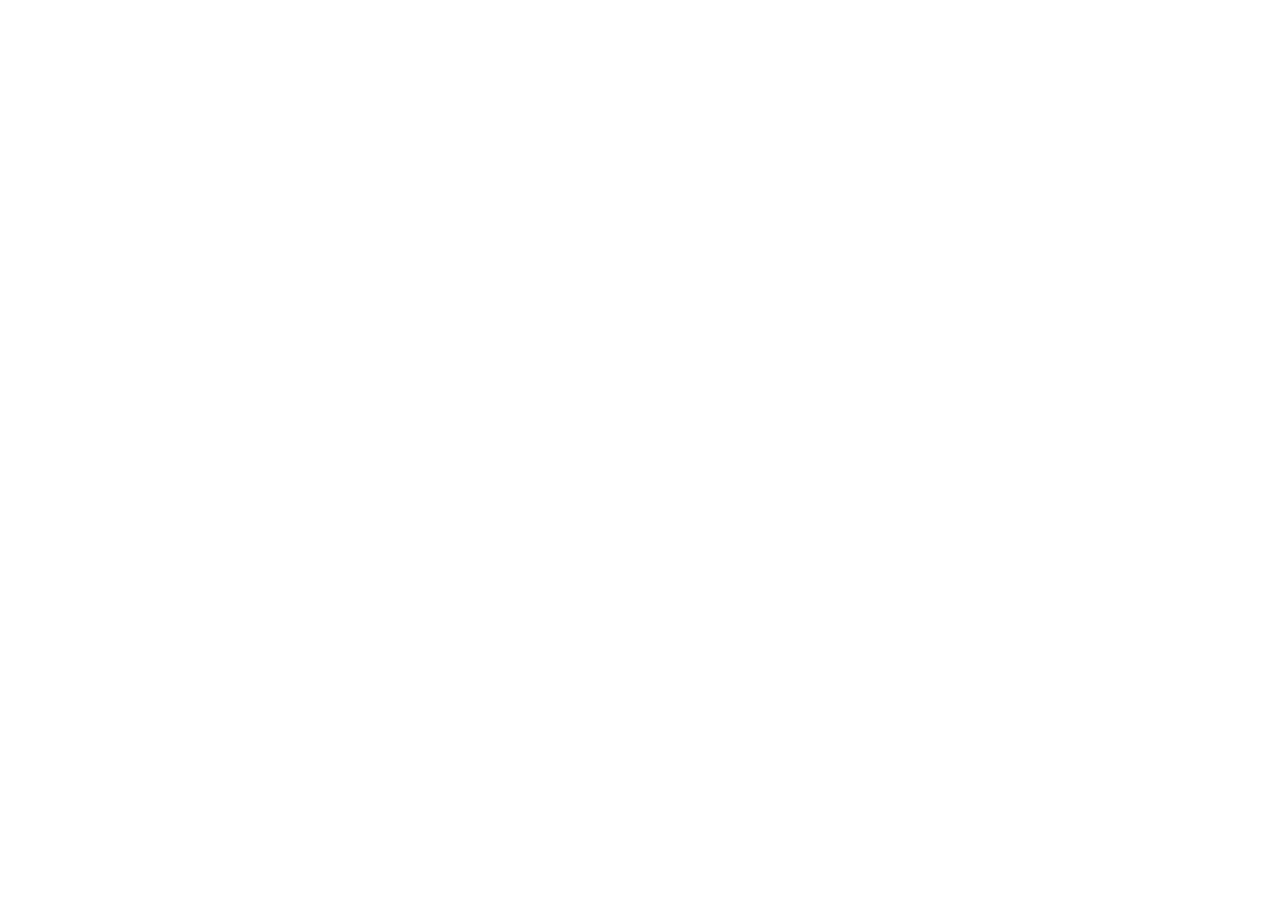
==== about.html @ ecda4d8c "Init : création du dépôt, arborescence des fichiers et structure HTML de base" ====
<!DOCTYPE html>
<html lang="fr">

<head>
    <meta charset="UTF-8">
    <meta name="viewport" content="width=device-width, initial-scale=1.0">

    <title>À propos</title>

    <!-- Bootstrap CSS -->
    <link href="https://cdn.jsdelivr.net/npm/bootstrap@5.3.3/dist/css/bootstrap.min.css" rel="stylesheet">

    <!-- Mon CSS -->
    <link rel="stylesheet" href="css/style.css">
</head>

<body>

<header>

</header>

<main>

</main>

<footer>

</footer>

<!-- Bootstrap JS -->
<script src="https://cdn.jsdelivr.net/npm/bootstrap@5.3.3/dist/js/bootstrap.bundle.min.js"></script>

<!-- Mon JavaScript -->
<script src="js/main.js"></script>

</body>

</html>
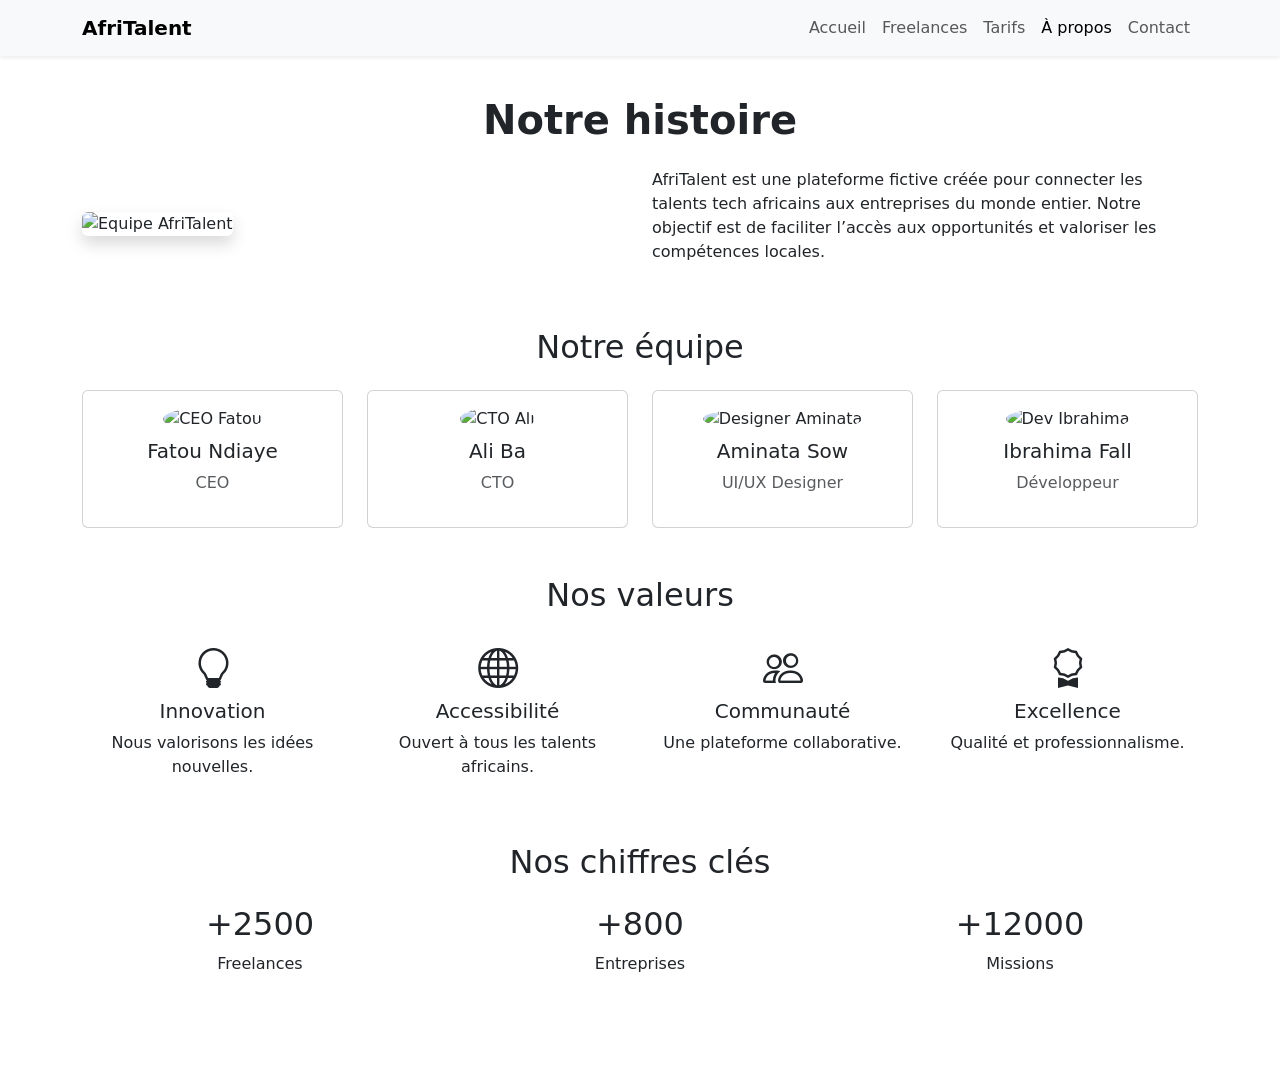
==== commit 07e16caa: "HTML : structure complète des 5 pages avec sections et contenu texte" ====
--- a/about.html
+++ b/about.html
@@ -4,36 +4,197 @@
 <head>
     <meta charset="UTF-8">
     <meta name="viewport" content="width=device-width, initial-scale=1.0">
-
-    <title>À propos</title>
-
-    <!-- Bootstrap CSS -->
+    <title>À propos - AfriTalent</title>
+
+    <!-- Bootstrap -->
     <link href="https://cdn.jsdelivr.net/npm/bootstrap@5.3.3/dist/css/bootstrap.min.css" rel="stylesheet">
 
-    <!-- Mon CSS -->
+    <!-- Bootstrap Icons -->
+    <link rel="stylesheet" href="https://cdn.jsdelivr.net/npm/bootstrap-icons@1.11.3/font/bootstrap-icons.min.css">
+
+    <!-- CSS -->
     <link rel="stylesheet" href="css/style.css">
 </head>
 
 <body>
 
+<!-- NAVBAR -->
 <header>
-
+    <nav class="navbar navbar-expand-lg navbar-light bg-light fixed-top shadow-sm">
+        <div class="container">
+
+            <a class="navbar-brand fw-bold" href="index.html">AfriTalent</a>
+
+            <button class="navbar-toggler" type="button" data-bs-toggle="collapse" data-bs-target="#nav">
+                <span class="navbar-toggler-icon"></span>
+            </button>
+
+            <div class="collapse navbar-collapse" id="nav">
+
+                <ul class="navbar-nav ms-auto">
+                    <li class="nav-item"><a class="nav-link" href="index.html">Accueil</a></li>
+                    <li class="nav-item"><a class="nav-link" href="freelances.html">Freelances</a></li>
+                    <li class="nav-item"><a class="nav-link" href="tarifs.html">Tarifs</a></li>
+                    <li class="nav-item"><a class="nav-link active" href="about.html">À propos</a></li>
+                    <li class="nav-item"><a class="nav-link" href="contact.html">Contact</a></li>
+                </ul>
+
+            </div>
+        </div>
+    </nav>
 </header>
 
-<main>
+<main class="container py-5 mt-5">
+
+    <!-- HISTOIRE -->
+    <section class="mb-5">
+        <h1 class="fw-bold text-center">Notre histoire</h1>
+
+        <div class="row align-items-center mt-4">
+
+            <div class="col-md-6">
+                <img src="https://via.placeholder.com/500x300"
+                     alt="Equipe AfriTalent"
+                     class="img-fluid rounded shadow">
+            </div>
+
+            <div class="col-md-6">
+                <p>
+                    AfriTalent est une plateforme fictive créée pour connecter les talents tech africains aux entreprises du monde entier.
+                    Notre objectif est de faciliter l’accès aux opportunités et valoriser les compétences locales.
+                </p>
+            </div>
+
+        </div>
+    </section>
+
+    <!-- ÉQUIPE -->
+    <section class="mb-5">
+
+        <h2 class="text-center mb-4">Notre équipe</h2>
+
+        <div class="row g-4 text-center">
+
+            <div class="col-md-3">
+                <div class="card p-3 h-100">
+
+                    <img src="https://via.placeholder.com/120"
+                         alt="CEO Fatou"
+                         class="rounded-circle mx-auto mb-2">
+
+                    <h5>Fatou Ndiaye</h5>
+                    <p class="text-muted">CEO</p>
+
+                </div>
+            </div>
+
+            <div class="col-md-3">
+                <div class="card p-3 h-100">
+
+                    <img src="https://via.placeholder.com/120"
+                         alt="CTO Ali"
+                         class="rounded-circle mx-auto mb-2">
+
+                    <h5>Ali Ba</h5>
+                    <p class="text-muted">CTO</p>
+
+                </div>
+            </div>
+
+            <div class="col-md-3">
+                <div class="card p-3 h-100">
+
+                    <img src="https://via.placeholder.com/120"
+                         alt="Designer Aminata"
+                         class="rounded-circle mx-auto mb-2">
+
+                    <h5>Aminata Sow</h5>
+                    <p class="text-muted">UI/UX Designer</p>
+
+                </div>
+            </div>
+
+            <div class="col-md-3">
+                <div class="card p-3 h-100">
+
+                    <img src="https://via.placeholder.com/120"
+                         alt="Dev Ibrahima"
+                         class="rounded-circle mx-auto mb-2">
+
+                    <h5>Ibrahima Fall</h5>
+                    <p class="text-muted">Développeur</p>
+
+                </div>
+            </div>
+
+        </div>
+
+    </section>
+
+    <!-- VALEURS -->
+    <section class="mb-5">
+
+        <h2 class="text-center mb-4">Nos valeurs</h2>
+
+        <div class="row g-4 text-center">
+
+            <div class="col-md-3">
+                <i class="bi bi-lightbulb fs-1"></i>
+                <h5>Innovation</h5>
+                <p>Nous valorisons les idées nouvelles.</p>
+            </div>
+
+            <div class="col-md-3">
+                <i class="bi bi-globe fs-1"></i>
+                <h5>Accessibilité</h5>
+                <p>Ouvert à tous les talents africains.</p>
+            </div>
+
+            <div class="col-md-3">
+                <i class="bi bi-people fs-1"></i>
+                <h5>Communauté</h5>
+                <p>Une plateforme collaborative.</p>
+            </div>
+
+            <div class="col-md-3">
+                <i class="bi bi-award fs-1"></i>
+                <h5>Excellence</h5>
+                <p>Qualité et professionnalisme.</p>
+            </div>
+
+        </div>
+
+    </section>
+
+    <!-- CHIFFRES -->
+    <section class="mb-5">
+
+        <h2 class="text-center mb-4">Nos chiffres clés</h2>
+
+        <div class="row text-center">
+
+            <div class="col-md-4">
+                <h2>+2500</h2>
+                <p>Freelances</p>
+            </div>
+
+            <div class="col-md-4">
+                <h2>+800</h2>
+                <p>Entreprises</p>
+            </div>
+
+            <div class="col-md-4">
+                <h2>+12000</h2>
+                <p>Missions</p>
+            </div>
+
+        </div>
+
+    </section>
 
 </main>
 
-<footer>
-
-</footer>
-
-<!-- Bootstrap JS -->
 <script src="https://cdn.jsdelivr.net/npm/bootstrap@5.3.3/dist/js/bootstrap.bundle.min.js"></script>
 
-<!-- Mon JavaScript -->
-<script src="js/main.js"></script>
-
 </body>
-
 </html>
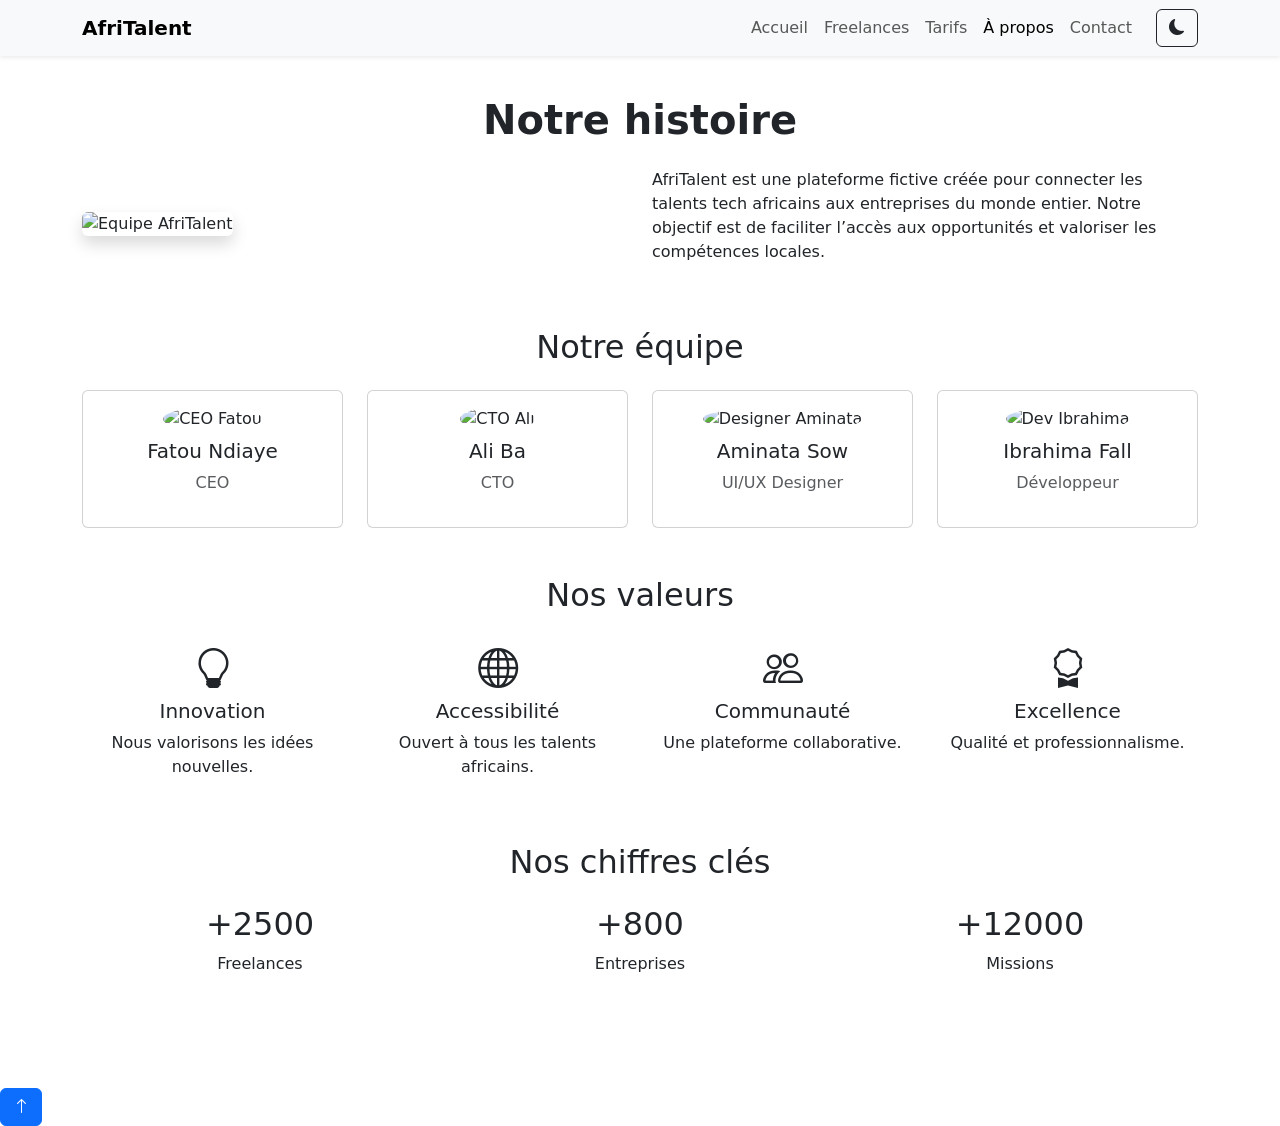
==== commit 3c4c5b29: "JS : dark mode avec localStorage, navbar dynamique au scroll" ====
--- a/about.html
+++ b/about.html
@@ -38,7 +38,9 @@
                     <li class="nav-item"><a class="nav-link active" href="about.html">À propos</a></li>
                     <li class="nav-item"><a class="nav-link" href="contact.html">Contact</a></li>
                 </ul>
-
+<button id="darkModeBtn" class="btn btn-outline-dark ms-3" aria-label="Changer de thème">
+    <i class="bi bi-moon-fill"></i>
+</button>
             </div>
         </div>
     </nav>
@@ -195,6 +197,11 @@
 </main>
 
 <script src="https://cdn.jsdelivr.net/npm/bootstrap@5.3.3/dist/js/bootstrap.bundle.min.js"></script>
-
+<button id="topBtn" class="btn btn-primary">
+    <i class="bi bi-arrow-up"></i>
+</button>
+
+<script src="https://cdn.jsdelivr.net/npm/bootstrap@5.3.3/dist/js/bootstrap.bundle.min.js"></script>
+<script src="js/main.js"></script>
 </body>
 </html>
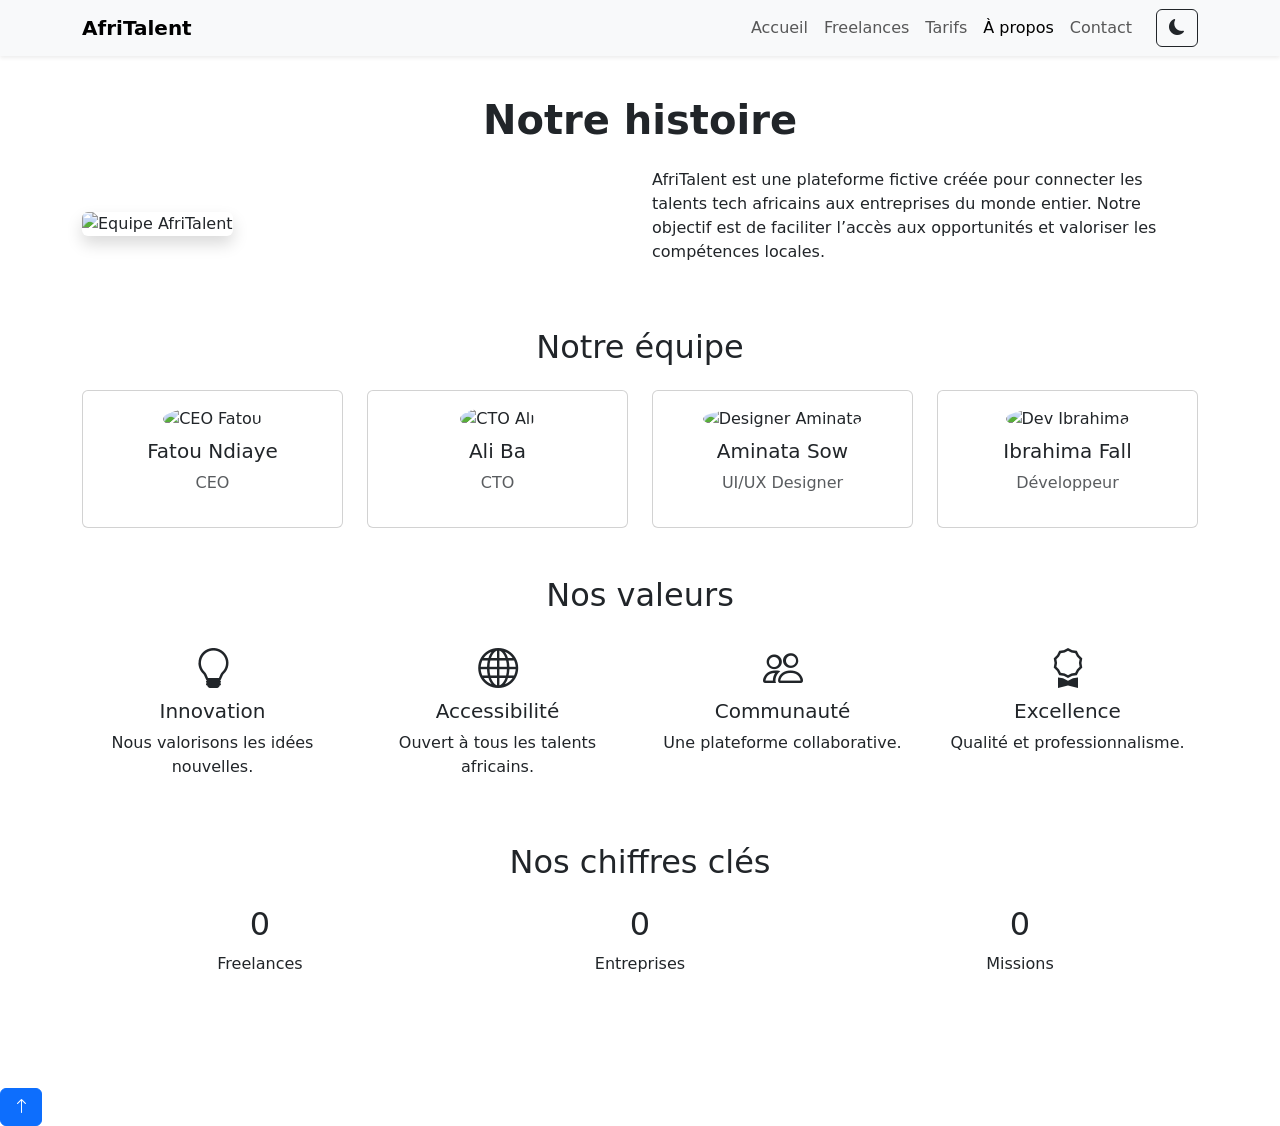
==== commit e767c37b: "JS : compteurs animés au scroll et animations fade-in des sections" ====
--- a/about.html
+++ b/about.html
@@ -169,24 +169,24 @@
     </section>
 
     <!-- CHIFFRES -->
-    <section class="mb-5">
+    <section class="mb-5 fade-section">
 
         <h2 class="text-center mb-4">Nos chiffres clés</h2>
 
         <div class="row text-center">
 
             <div class="col-md-4">
-                <h2>+2500</h2>
+                <h2 class="counter" data-target="2500">0</h2>
                 <p>Freelances</p>
             </div>
 
             <div class="col-md-4">
-                <h2>+800</h2>
+                <h2 class="counter" data-target="800">0</h2>
                 <p>Entreprises</p>
             </div>
 
             <div class="col-md-4">
-                <h2>+12000</h2>
+                <h2 class="counter" data-target="12000">0</h2>
                 <p>Missions</p>
             </div>
 
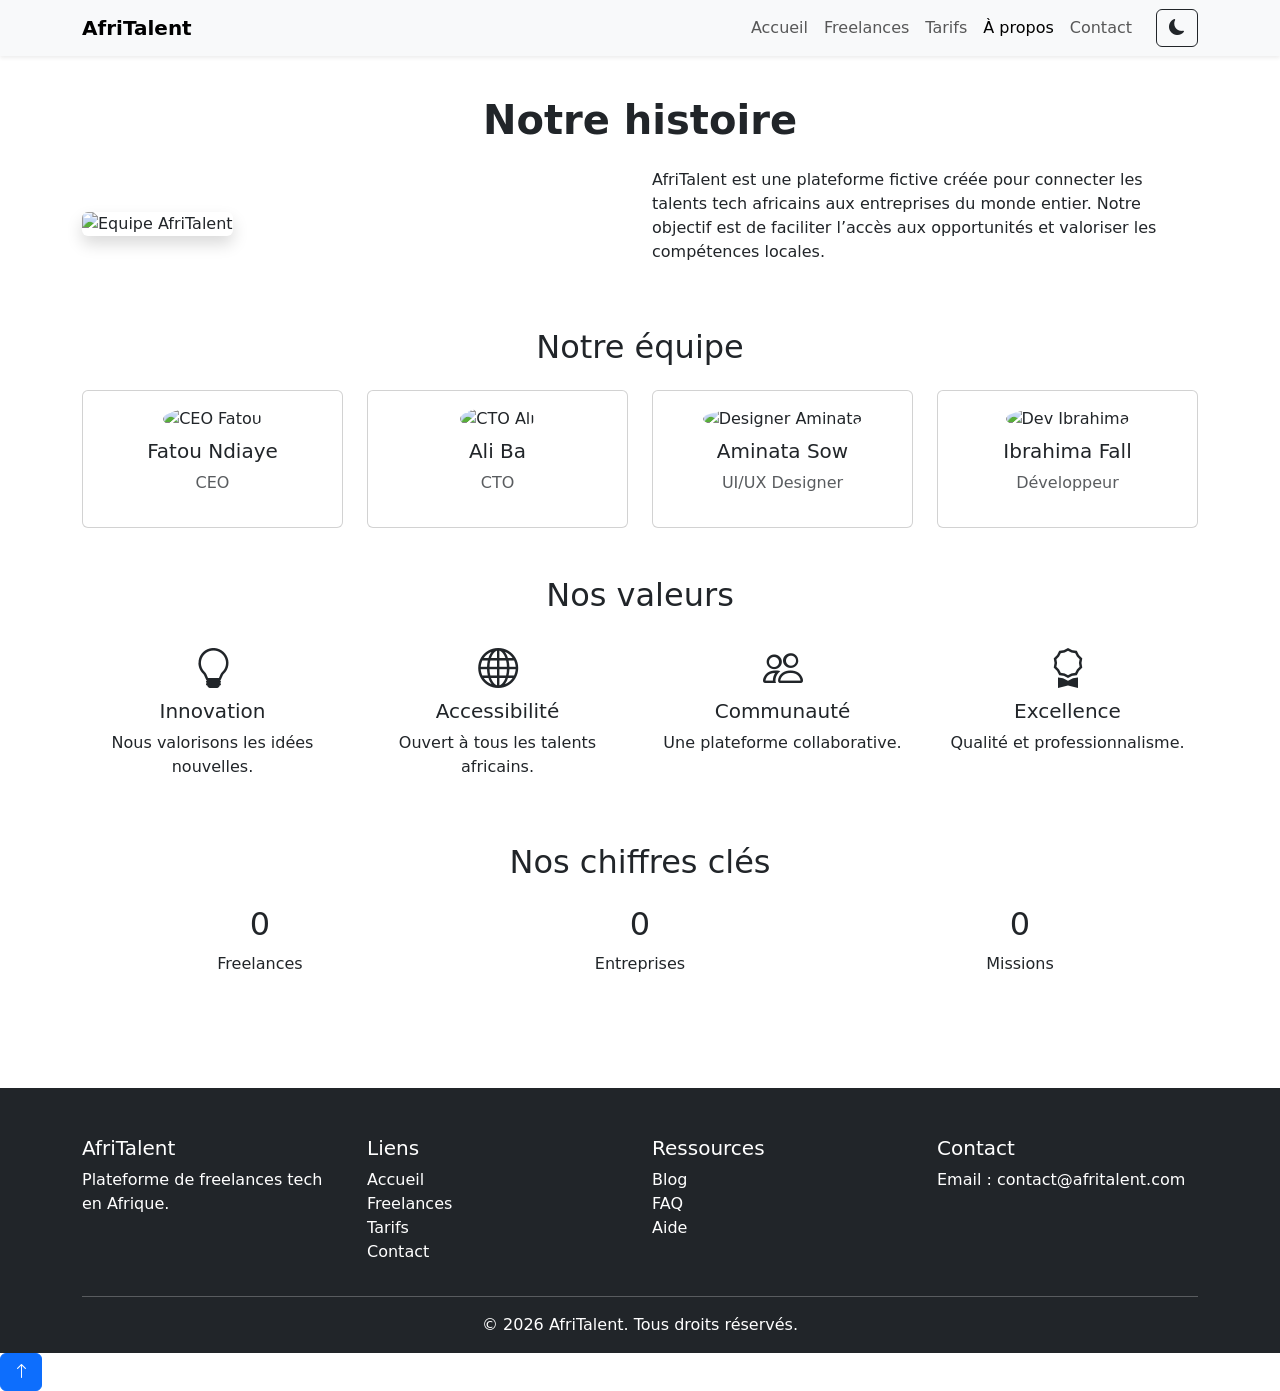
==== commit 1aab5058: "Commit 8 : filtrage freelances + validation formulaire contact" ====
--- a/about.html
+++ b/about.html
@@ -196,7 +196,50 @@
 
 </main>
 
+<!-- FOOTER -->
+<footer class="bg-dark text-white pt-5 pb-3">
+
+    <div class="container">
+        <div class="row">
+
+            <div class="col-md-3">
+                <h5>AfriTalent</h5>
+                <p>Plateforme de freelances tech en Afrique.</p>
+            </div>
+
+            <div class="col-md-3">
+                <h5>Liens</h5>
+                <p>Accueil<br>Freelances<br>Tarifs<br>Contact</p>
+            </div>
+
+            <div class="col-md-3">
+                <h5>Ressources</h5>
+                <p>Blog<br>FAQ<br>Aide</p>
+            </div>
+
+            <div class="col-md-3">
+                <h5>Contact</h5>
+                <p>Email : contact@afritalent.com</p>
+            </div>
+
+        </div>
+
+        <hr>
+
+        <p class="text-center mb-0">
+            © <span id="year"></span> AfriTalent. Tous droits réservés.
+        </p>
+
+    </div>
+
+</footer>
+
+<script>
+    document.getElementById("year").textContent = new Date().getFullYear();
+</script>
+
 <script src="https://cdn.jsdelivr.net/npm/bootstrap@5.3.3/dist/js/bootstrap.bundle.min.js"></script>
+<script src="js/main.js"></script>
 <button id="topBtn" class="btn btn-primary">
     <i class="bi bi-arrow-up"></i>
 </button>
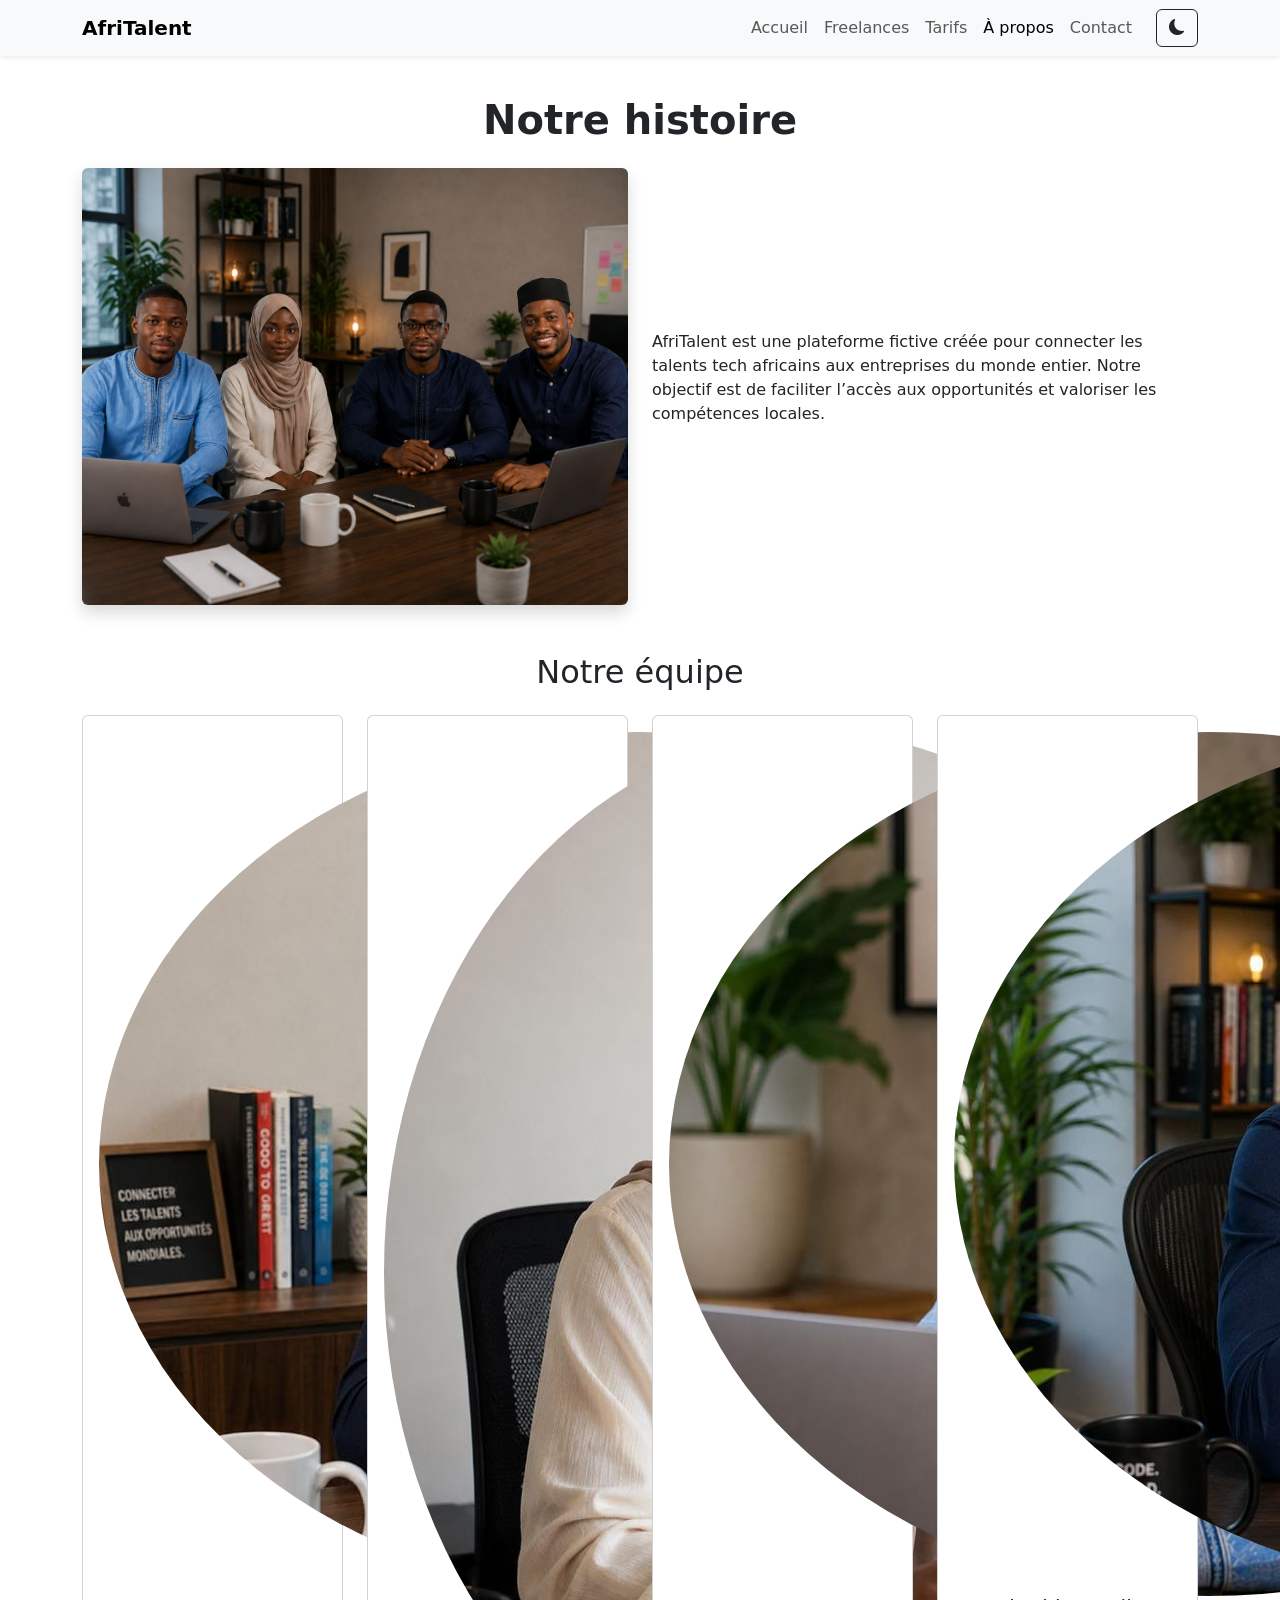
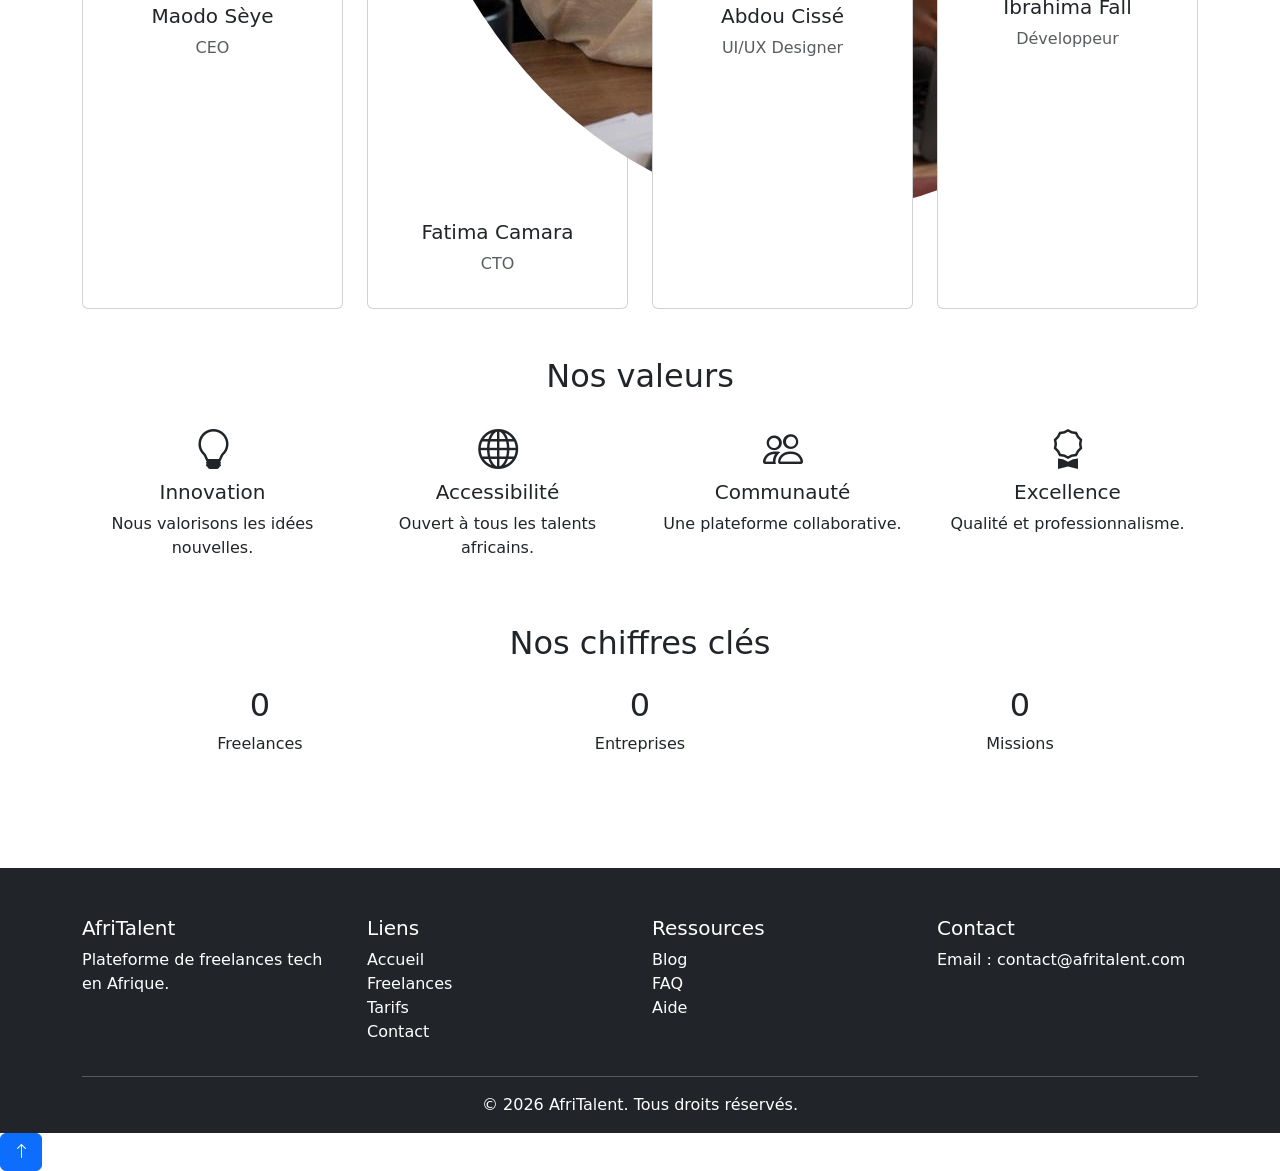
==== commit bfda2c2a: "Commit 9 : animations et finitions de l'interface" ====
--- a/about.html
+++ b/about.html
@@ -46,7 +46,7 @@
     </nav>
 </header>
 
-<main class="container py-5 mt-5">
+<main class="container py-5 mt-5 fade-section">
 
     <!-- HISTOIRE -->
     <section class="mb-5">
@@ -55,7 +55,7 @@
         <div class="row align-items-center mt-4">
 
             <div class="col-md-6">
-                <img src="https://via.placeholder.com/500x300"
+                <img src="images/equipe.jpg"
                      alt="Equipe AfriTalent"
                      class="img-fluid rounded shadow">
             </div>
@@ -80,11 +80,11 @@
             <div class="col-md-3">
                 <div class="card p-3 h-100">
 
-                    <img src="https://via.placeholder.com/120"
-                         alt="CEO Fatou"
-                         class="rounded-circle mx-auto mb-2">
-
-                    <h5>Fatou Ndiaye</h5>
+                    <img src="images/equipe1.jpg"
+                         alt="CEO Maodo"
+                         class="rounded-circle mx-auto mb-2">
+
+                    <h5>Maodo Sèye</h5>
                     <p class="text-muted">CEO</p>
 
                 </div>
@@ -93,11 +93,11 @@
             <div class="col-md-3">
                 <div class="card p-3 h-100">
 
-                    <img src="https://via.placeholder.com/120"
-                         alt="CTO Ali"
-                         class="rounded-circle mx-auto mb-2">
-
-                    <h5>Ali Ba</h5>
+                    <img src="images/equipe2.jpg"
+                         alt="CTO Fatima"
+                         class="rounded-circle mx-auto mb-2">
+
+                    <h5>Fatima Camara</h5>
                     <p class="text-muted">CTO</p>
 
                 </div>
@@ -106,11 +106,11 @@
             <div class="col-md-3">
                 <div class="card p-3 h-100">
 
-                    <img src="https://via.placeholder.com/120"
-                         alt="Designer Aminata"
-                         class="rounded-circle mx-auto mb-2">
-
-                    <h5>Aminata Sow</h5>
+                    <img src="images/equipe3.jpg"
+                         alt="Designer Abdou"
+                         class="rounded-circle mx-auto mb-2">
+
+                    <h5>Abdou Cissé</h5>
                     <p class="text-muted">UI/UX Designer</p>
 
                 </div>
@@ -119,7 +119,7 @@
             <div class="col-md-3">
                 <div class="card p-3 h-100">
 
-                    <img src="https://via.placeholder.com/120"
+                    <img src="images/equipe4.jpg"
                          alt="Dev Ibrahima"
                          class="rounded-circle mx-auto mb-2">
 
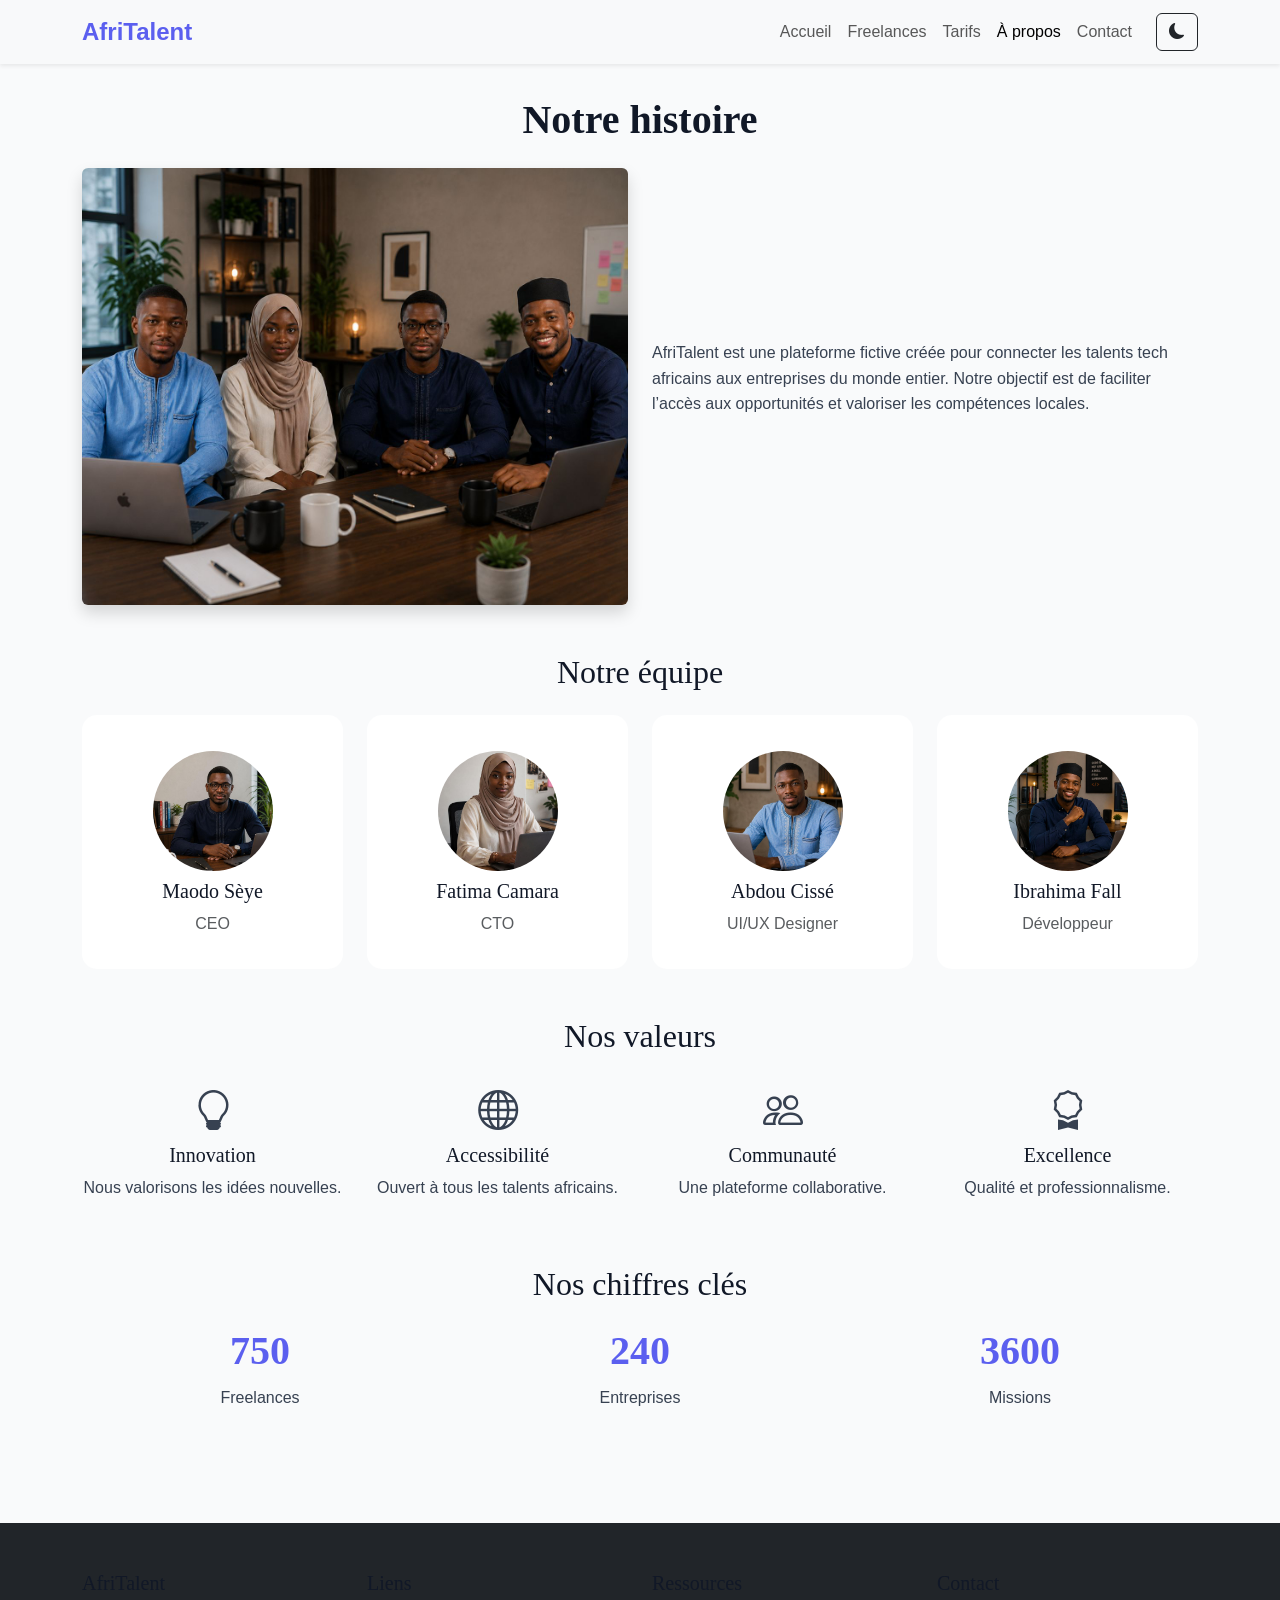
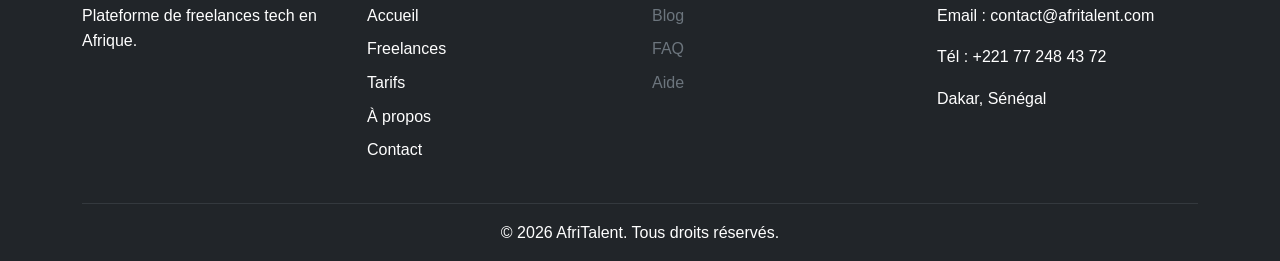
==== commit 43722efa: "Commit 10 - Ajout du README" ====
--- a/about.html
+++ b/about.html
@@ -13,7 +13,7 @@
     <link rel="stylesheet" href="https://cdn.jsdelivr.net/npm/bootstrap-icons@1.11.3/font/bootstrap-icons.min.css">
 
     <!-- CSS -->
-    <link rel="stylesheet" href="css/style.css">
+    <link rel="stylesheet" href="CSS/style.css">
 </head>
 
 <body>
@@ -202,49 +202,64 @@
     <div class="container">
         <div class="row">
 
-            <div class="col-md-3">
+            <!-- AfriTalent -->
+            <div class="col-md-3 mb-4">
                 <h5>AfriTalent</h5>
                 <p>Plateforme de freelances tech en Afrique.</p>
             </div>
 
-            <div class="col-md-3">
+            <!-- Liens -->
+            <div class="col-md-3 mb-4">
                 <h5>Liens</h5>
-                <p>Accueil<br>Freelances<br>Tarifs<br>Contact</p>
-            </div>
-
-            <div class="col-md-3">
+
+                <a href="index.html" class="text-white text-decoration-none d-block mb-2">Accueil</a>
+                <a href="freelances.html" class="text-white text-decoration-none d-block mb-2">Freelances</a>
+                <a href="tarifs.html" class="text-white text-decoration-none d-block mb-2">Tarifs</a>
+                <a href="about.html" class="text-white text-decoration-none d-block mb-2">À propos</a>
+                <a href="contact.html" class="text-white text-decoration-none d-block">Contact</a>
+            </div>
+
+            <!-- Ressources -->
+            <div class="col-md-3 mb-4">
                 <h5>Ressources</h5>
-                <p>Blog<br>FAQ<br>Aide</p>
-            </div>
-
-            <div class="col-md-3">
+
+                <span class="d-block mb-2 text-secondary">Blog </span>
+                <span class="d-block mb-2 text-secondary">FAQ </span>
+                <span class="d-block text-secondary">Aide </span>
+            </div>
+
+            <!-- Contact -->
+            <div class="col-md-3 mb-4">
                 <h5>Contact</h5>
                 <p>Email : contact@afritalent.com</p>
-            </div>
-
-        </div>
-
-        <hr>
+                <p>Tél : +221 77 248 43 72</p>
+                <p>Dakar, Sénégal</p>
+            </div>
+
+        </div>
+
+        <hr class="border-secondary">
 
         <p class="text-center mb-0">
-            © <span id="year"></span> AfriTalent. Tous droits réservés.
+            ©️ <span id="year"></span> AfriTalent. Tous droits réservés.
         </p>
 
     </div>
 
 </footer>
+
 
 <script>
     document.getElementById("year").textContent = new Date().getFullYear();
 </script>
 
 <script src="https://cdn.jsdelivr.net/npm/bootstrap@5.3.3/dist/js/bootstrap.bundle.min.js"></script>
-<script src="js/main.js"></script>
+<script src="JS/main.js"></script>
 <button id="topBtn" class="btn btn-primary">
     <i class="bi bi-arrow-up"></i>
 </button>
 
 <script src="https://cdn.jsdelivr.net/npm/bootstrap@5.3.3/dist/js/bootstrap.bundle.min.js"></script>
-<script src="js/main.js"></script>
+<script src="JS/main.js"></script>
 </body>
 </html>
--- a/CSS/style.css
+++ b/CSS/style.css
@@ -0,0 +1,376 @@
+/* =========================
+   VARIABLES CSS
+========================= */
+:root {
+    --primary-color: #5B5FEF;   /* Bleu-violet principal */
+    --secondary-color: #1f2937;
+    --light-color: #f9fafb;
+    --dark-color: #111827;
+    --accent-color: #8B5CF6;    /* Violet lumineux */
+    --text-color: #374151;
+
+    --font-title: 'Playfair Display', serif;
+    --font-body: 'Poppins', sans-serif;
+}
+
+/* =========================
+   RESET GLOBAL
+========================= */
+* {
+    margin: 0;
+    padding: 0;
+    box-sizing: border-box;
+}
+
+body {
+    font-family: var(--font-body);
+    color: var(--text-color);
+    background-color: var(--light-color);
+    line-height: 1.6;
+}
+
+/* =========================
+   TYPOGRAPHIE
+========================= */
+h1, h2, h3, h4, h5 {
+    font-family: var(--font-title);
+    color: var(--dark-color);
+}
+
+/* =========================
+   NAVBAR
+========================= */
+.navbar {
+    transition: all 0.3s ease;
+}
+
+.navbar-brand {
+    font-size: 1.5rem;
+    color: var(--primary-color) !important;
+}
+
+/* =========================
+   BOUTONS
+========================= */
+.btn-primary {
+    background-color: #5B5FEF !important;
+    border-color:  #5B5FEF !important;
+}
+
+.btn-primary:hover {
+    background-color: #4A4FD8 !important;
+    border-color:  #4A4FD8 !important;
+
+}
+/* Bouton outline */
+.btn-outline-primary {
+    color: #5B5FEF !important;
+    border-color: #5B5FEF !important;
+}
+
+.btn-outline-primary:hover {
+    background-color: #5B5FEF !important;
+    border-color: #5B5FEF !important;
+    color: #fff !important;
+}
+
+/* =========================
+   HERO SECTION
+========================= */
+.hero-section {
+    padding-top: 80px;
+}
+
+/* =========================
+   CARTES
+========================= */
+.card {
+    border: none;
+    border-radius: 15px;
+    transition: 0.3s ease;
+}
+
+.card:hover {
+    transform: translateY(-5px);
+    box-shadow: 0 10px 25px rgba(0,0,0,0.1);
+}
+
+/* =========================
+   SERVICE CARDS
+========================= */
+.service-card {
+    transition: all 0.3s ease;
+    cursor: pointer;
+}
+
+.service-card:hover {
+    background-color: var(--primary-color);
+    color: white;
+    transform: scale(1.05);
+}
+
+/* =========================
+   FOOTER
+========================= */
+footer {
+    background-color: var(--dark-color);
+    color: white;
+}
+.hero {
+    min-height: 80vh;
+    display: flex;
+    align-items: center;
+    justify-content: center;
+    text-align: center;
+    padding: 60px 20px;
+    background: linear-gradient(135deg, var(--primary-color), var(--accent-color));
+    color: white;
+}
+
+.hero h1 {
+    font-size: 3rem;
+    font-weight: bold;
+}
+
+.hero p {
+    font-size: 1.2rem;
+    margin-top: 10px;
+}
+.bento-grid {
+    display: grid;
+    grid-template-columns: repeat(3, 1fr);
+    gap: 20px;
+}
+
+.bento-item {
+    background: white;
+    padding: 20px;
+    border-radius: 15px;
+    transition: 0.3s ease;
+}
+
+.bento-item:hover {
+    transform: translateY(-5px);
+    box-shadow: 0 10px 20px rgba(0,0,0,0.1);
+}
+
+/* tailles différentes pour effet bento */
+.bento-item.large {
+    grid-column: span 2;
+}
+
+.bento-item.tall {
+    grid-row: span 2;
+}
+.category-card {
+    transition: all 0.3s ease;
+    border-radius: 15px;
+    padding: 20px;
+    background: white;
+    text-align: center;
+}
+
+.category-card:hover {
+    background-color: var(--primary-color);
+    color: white;
+    transform: scale(1.05);
+}
+.carousel-item {
+    padding: 40px;
+    text-align: center;
+}
+
+.carousel-item img {
+    width: 80px;
+    height: 80px;
+    border-radius: 50%;
+}
+html {
+    scroll-behavior: smooth;
+}
+
+.section-title {
+    text-align: center;
+    margin-bottom: 40px;
+    font-weight: bold;
+}
+.card img {
+    width: 120px;
+    height: 120px;
+    object-fit: cover;
+    border-radius: 50%;
+    display: block;
+    margin: 20px auto;
+}
+/* ==========================
+   RESPONSIVE TABLETTE
+========================== */
+
+@media (max-width: 992px) {
+
+    .hero h1 {
+        font-size: 2.5rem;
+    }
+
+    .bento-grid {
+        grid-template-columns: repeat(2, 1fr);
+    }
+
+}
+
+/* ==========================
+   RESPONSIVE MOBILE
+========================== */
+
+@media (max-width: 768px) {
+
+    .hero {
+        text-align: center;
+        padding: 60px 20px;
+    }
+
+    .hero h1 {
+        font-size: 2rem;
+    }
+
+    .hero p {
+        font-size: 1rem;
+    }
+
+    .bento-grid {
+        grid-template-columns: 1fr;
+    }
+
+    .card {
+        margin-bottom: 20px;
+    }
+
+    .navbar-brand {
+        font-size: 1.3rem;
+    }
+
+}
+
+/* ==========================
+   PETITS ÉCRANS
+========================== */
+
+@media (max-width: 576px) {
+
+    h1 {
+        font-size: 1.8rem;
+    }
+
+    h2 {
+        font-size: 1.5rem;
+    }
+
+    .btn {
+        width: 100%;
+        margin-top: 10px;
+    }
+
+}
+/* =====================
+   DARK MODE
+===================== */
+
+.dark-mode {
+    background-color: #121212;
+    color: #f5f5f5;
+}
+
+.dark-mode .navbar {
+    background-color: #1e1e1e !important;
+}
+
+.dark-mode .card {
+    background-color: #2a2a2a;
+    color: white;
+}
+
+/* =====================
+   NAVBAR AU SCROLL
+===================== */
+
+.navbar-scroll {
+    background: white !important;
+    box-shadow: 0 4px 12px rgba(0,0,0,.15);
+}
+
+/* =====================
+   BOUTON TOP
+===================== */
+
+#topBtn{
+    position: fixed;
+    right:20px;
+    bottom:20px;
+    display:none;
+    border-radius:50%;
+    z-index:999;
+}
+/* ===========================
+   ANIMATION FADE-IN
+=========================== */
+
+.fade-section {
+    opacity: 0;
+    transform: translateY(40px);
+    transition: opacity 0.8s ease, transform 0.8s ease;
+}
+
+.fade-section.show {
+    opacity: 1;
+    transform: translateY(0);
+}
+
+/* ===========================
+   COMPTEURS
+=========================== */
+
+.counter {
+    font-size: 2.5rem;
+    font-weight: bold;
+    color: var(--primary-color);
+    margin-bottom: 10px;
+}
+/* ===============================
+   ANIMATION DES SECTIONS
+=============================== */
+
+.fade-section{
+    opacity:0;
+    transform:translateY(40px);
+    transition:all .8s ease;
+}
+
+.fade-section.show{
+    opacity:1;
+    transform:translateY(0);
+}
+
+/* ===============================
+   EFFET SUR LES CARTES
+=============================== */
+
+.card{
+    transition:0.3s ease;
+}
+
+.card:hover{
+    transform:translateY(-8px);
+    box-shadow:0 12px 25px rgba(0,0,0,.15);
+}
+
+/* ===============================
+   EFFET SUR LES BOUTONS
+=============================== */
+
+.btn{
+    transition:0.3s ease;
+}
+
+.btn:hover{
+    transform:scale(1.05);
+}
